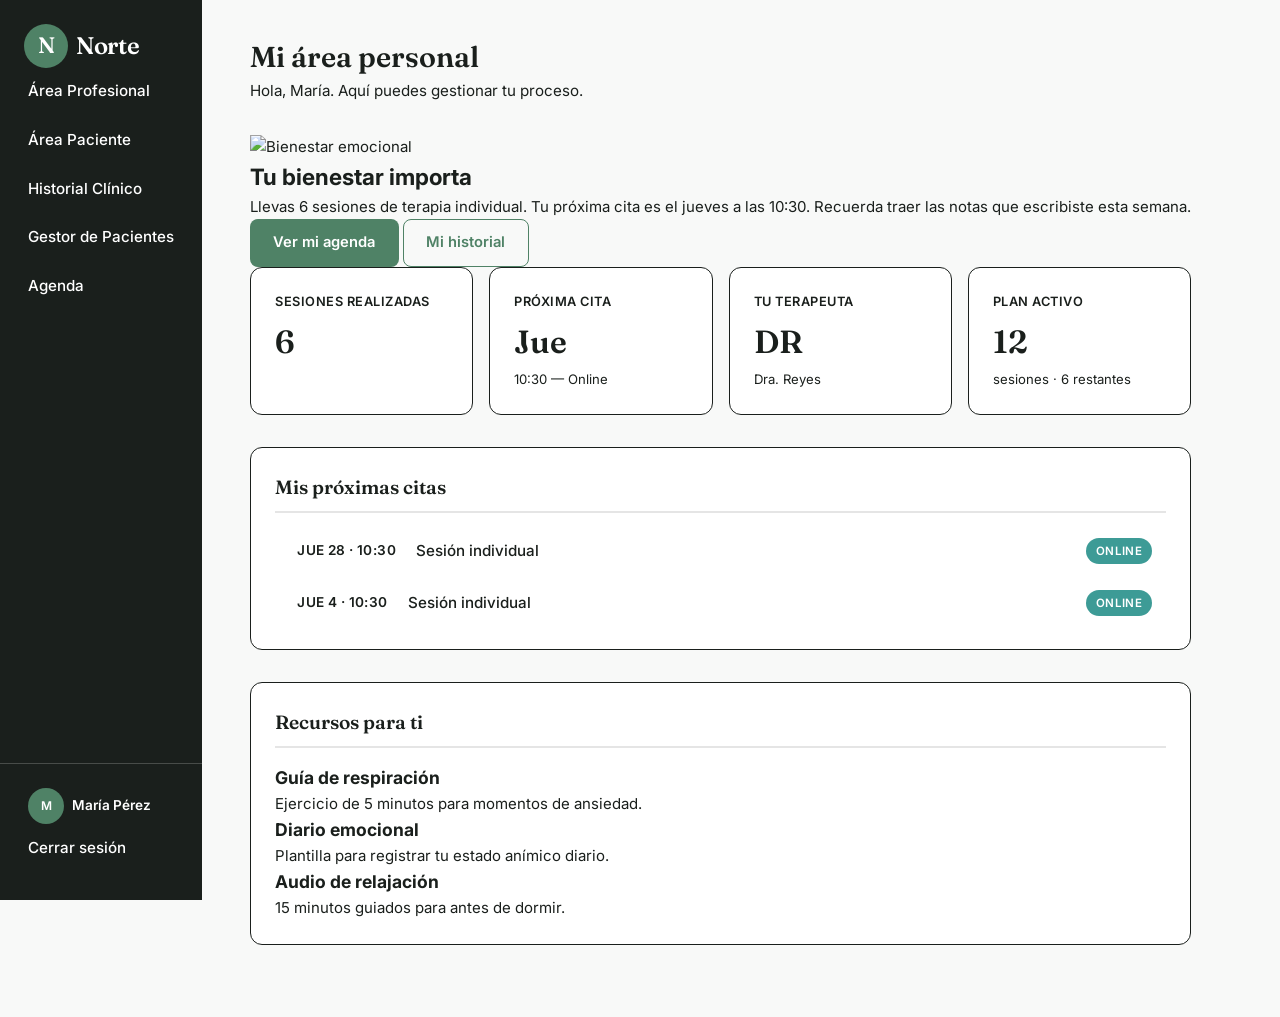
==== client-dashboard.html @ dbc3f4a5 "feat: Crear la página del dashboard para pacientes con secciones informativas y de navegación" ====
<!DOCTYPE html>
<html lang="en">
    <head>
        <meta charset="UTF-8">
        <meta name="viewport" content="width=device-width, initial-scale=1.0">
        <title>Consultorio Psicológico Norte</title>
        <link href="https://fonts.googleapis.com/css2?family=Fraunces:opsz,wght@9..144,400;9..144,500;9..144,600&family=Inter:wght@400;500;600&display=swap" rel="stylesheet" />
        <link rel="stylesheet" href="/css/global.css">
        <link rel="stylesheet" href="/css/dashboard.css">
        <link rel="stylesheet" href="/css/sidebar.css">
    </head>
    <body>
        <main class="view-general">
            <aside class="sidebar">
                <div class="sidebar-brand">
                    <div class="logo-circle">N</div>
                    <span class="logo-name">Norte</span>
                </div>
                <nav class="sidebar-nav">
                    <a href="/dashboard.html" class="nav-item">Área Profesional</a>
                    <a href="/client-dashboard.html" class="nav-item">Área Paciente</a>
                    <a href="/history.html" class="nav-item">Historial Clínico</a>
                    <a href="/patients.html" class="nav-item">Gestor de Pacientes</a>
                    <a href="/agenda.html" class="nav-item">Agenda</a>
                </nav>
                <div class="sidebar-footer">
                    <div class="user-mini">
                        <div class="avatar">M</div>
                        <div>
                        <p class="user-name">María Pérez</p>
                        
                        </div>
                    </div>
                    <a href="/login.html" class="nav-item">Cerrar sesión</a>
                </div>
            </aside>
            <section class="view-content">
                <header class="page-header">
                    <h1 class="page-title">Mi área personal</h1>
                    <p class="page-lead">Hola, María. Aquí puedes gestionar tu proceso.</p>
                </header>

                <div class="patient-welcome">
                    <img src="https://images.pexels.com/photos/7878206/pexels-photo-7878206.jpeg?auto=compress&cs=tinysrgb&h=650&w=940" alt="Bienestar emocional" />
                    <div class="patient-welcome-text">
                    <h2>Tu bienestar importa</h2>
                    <p>
                        Llevas 6 sesiones de terapia individual. Tu próxima cita es el
                        jueves a las 10:30. Recuerda traer las notas que escribiste esta
                        semana.
                    </p>
                    <div class="hero-actions">
                        <label for="nav-agenda" class="button button-primary">Ver mi agenda</label>
                        <label for="nav-historial" class="button button-ghost">Mi historial</label>
                    </div>
                    </div>
                </div>

                <div class="dashboard-grid">
                    <div class="dash-card">
                    <p class="dash-label">Sesiones realizadas</p>
                    <p class="dash-value">6</p>
                    </div>
                    <div class="dash-card">
                    <p class="dash-label">Próxima cita</p>
                    <p class="dash-value">Jue</p>
                    <p class="dash-sub">10:30 — Online</p>
                    </div>
                    <div class="dash-card">
                    <p class="dash-label">Tu terapeuta</p>
                    <p class="dash-value">DR</p>
                    <p class="dash-sub">Dra. Reyes</p>
                    </div>
                    <div class="dash-card">
                    <p class="dash-label">Plan activo</p>
                    <p class="dash-value">12</p>
                    <p class="dash-sub">sesiones · 6 restantes</p>
                    </div>
                </div>

                <section class="panel">
                    <h2 class="panel-title">Mis próximas citas</h2>
                    <ul class="list-rows">
                    <li>
                        <div class="row-main">
                        <span class="row-time">Jue 28 · 10:30</span>
                        <span class="row-name">Sesión individual</span>
                        </div>
                        <span class="badge badge-online">Online</span>
                    </li>
                    <li>
                        <div class="row-main">
                        <span class="row-time">Jue 4 · 10:30</span>
                        <span class="row-name">Sesión individual</span>
                        </div>
                        <span class="badge badge-online">Online</span>
                    </li>
                    </ul>
                </section>

                <section class="panel">
                    <h2 class="panel-title">Recursos para ti</h2>
                    <div class="resources-grid">
                    <article class="resource-card">
                        <h3>Guía de respiración</h3>
                        <p>Ejercicio de 5 minutos para momentos de ansiedad.</p>
                    </article>
                    <article class="resource-card">
                        <h3>Diario emocional</h3>
                        <p>Plantilla para registrar tu estado anímico diario.</p>
                    </article>
                    <article class="resource-card">
                        <h3>Audio de relajación</h3>
                        <p>15 minutos guiados para antes de dormir.</p>
                    </article>
                    </div>
                </section>
            </section>
        </main>
    </body>
</html>
---- css/global.css ----
:root{

    --color-primary-50: #f2f7f4;
    --color-primary: #4f8266;
    --color-neutral: #1a1f1c;
    --color-background: #f8f9f8;
    --color-light-neutral: #ffffff;
    --color-accent: #3d9b96;
    --color-secondary: #d4ba9b;

    /*Typography */
    --font-primary: 'Fraunces', Georgia, serif;
    --font-body: 'Inter', Arial, sans-serif;

    /*radius */
    --r-sm: 8px;
    --r-md: 12px;
    --r-lg: 18px;
    --r-xl: 24px;

    /*transitions */
    --t-fast: .2s ease;
    --t-medium: .4s ease;

    /*shadows */
    --shadow-sm: 0 1px 3px rgba(31,51,41,.08);
    --shadow-md: 0 4px 16px rgba(31,51,41,.10);
    --shadow-lg: 0 12px 40px rgba(31,51,41,.14);
}

*{
    box-sizing: border-box;
    margin: 0;
    padding: 0;
}

body{
    font-family: var(--font-body);
    font-size: 15px;
    line-height: 1.6;
    color: var(--color-neutral);
    background: var(--color-background);
}

a{
    color: var(--color-primary);
    text-decoration: none;
}

img{
    max-width: 100%;
    display: block;
}

.logo-circle{
    width: 44px; height: 44px;
    border-radius: 50%;
    background: var(--color-primary);
    color: #fff;
    display: grid;
    place-items: center;
    font-family: var(--font-primary);
    font-size: 1.4rem;
    font-weight: 600;
    flex-shrink: 0;
}

.logo-name{
    font-family: var(--font-primary);
    font-size: 1.5rem;
    font-weight: 600;
    color: var(--color-neutral);
    letter-spacing: -.02rem;
}

.field{
    display: flex;
    flex-direction: column;
    gap: .35rem;
}

.field-label{
    font-size: .8rem;
    font-weight: 600;
    color: var(--color-neutral);
    text-transform: uppercase;
    letter-spacing: .04rem;
}

input[type="email"], input[type="password"]{
    padding: .7rem .9rem;
    border: 1.5px solid var(--color-neutral);
    border-radius: var(--r-sm);
    font-size: .95rem;
    font-family: var(--font-body);
    color: var(--color-neutral);
    background: var(--color-light-neutral);
    transition: border-color var(--t-fast), box-shadow var(--t-fast);
}

input:focus{
    outline: none;
    border-color: var(--color-primary);
    box-shadow: 0 0 0 3px rgba(79, 130, 102, .2);
}

.checkbox-row{
    display: flex;
    align-items: center;
    gap: .5rem;
    color: var(--color-neutral);
    cursor: pointer;
}

.checkbox-row input{
    width: 16px; height: 16px;
    accent-color: var(--color-primary);
}

.link-muted{
    color: var(--color-neutral);
}

.link-muted:hover, .link-accent:hover{
    text-decoration: underline;
}

.button{
    display: inline-flex;
    align-items: center;
    justify-content: center;
    gap: .5rem;
    padding: .7rem 1.4rem;
    border-radius: var(--r-sm);
    font-size: .92rem;
    font-weight: 600;
    font-family: var(--font-body);
    cursor: pointer;
    transition: all var(--t-fast);
    border: 1.5px solid transparent;
    text-align: center;
}

.button-primary{
    background: var(--color-primary);
    color: var(--color-light-neutral);
}

.button-ghost{
    background: transparent;
    color: var(--color-primary);
    border-color: var(--color-primary);
}

.button-primary:hover{
    box-shadow: 0 0 0 3px rgba(79, 130, 102, .2);
}

.link-accent{
    color: var(--color-primary);
    font-weight: 600;
}



.nav-item{
    padding: .7rem 1rem;
    border-radius: var(--r-sm);
    font-size: .95rem;
    font-weight: 500;
    color: var(--color-light-neutral);
    cursor: pointer;
    transition: all var(--t-fast);
    border-left: 3px solid transparent;
    margin-left: -3px;
}

.nav-item:hover{
    background: rgba(255, 255, 255, .1);
    border-left-color: var(--color-primary);
}

.user-mini{
    display: flex;
    align-items: center;
    gap: .5rem;
    padding: .5rem 1rem .75rem;
}

.avatar{
    width: 36px; 
    height: 36px;
    border-radius: 50%;
    background: var(--color-primary);
    color: #fff;
    display: grid;
    place-items: center;
    font-size: .75rem;
    font-weight: 600;
    flex-shrink: 0;
}

.user-name{
    font-size: .85rem;
    font-weight: 600;
}

.user-role{
    font-size: .75rem;
    color: rgba(255, 255, 255, .7);
}

.view-general{
    display: flex;
    min-height: 100vh;
}

.view-content{
    display: block;
    padding: 2.5rem 3rem;
}

.page-header{
    margin-bottom: 2rem;
}

.page-title{
    font-family: var(--font-primary);
    font-size: 1.8rem;
    font-weight: 600;
    color: var(--color-neutral);
    line-height: 1.2;
}

.page-lead{
    font-size: .95rem;
    color: var(--color-neutral);
    margin-top: .25rem;
}

.two-col{
    display: grid;
    grid-template-columns: 1fr 1fr;
    gap: 1.5rem;
    margin-bottom: 2rem;
}

.panel{
    background: var(--color-light-neutral);
    border: 1px solid var(--color-neutral);
    border-radius: var(--r-md);
    padding: 1.5rem;
    margin-bottom: 2rem;
}

.panel-title{
    font-family: var(--font-primary);
    font-size: 1.2rem;
    font-weight: 600;
    color: var(--color-neutral);
    margin-bottom: 1rem;
    padding-bottom: .5rem;
    border-bottom: 2px solid rgba(0, 0, 0, .1);
}

.list-rows{
    display: flex;
    flex-direction: column;
    gap: .5rem;
}

.list-rows li{
    display: flex;
    align-items: center;
    justify-content: space-between;
    padding: .5rem .9rem;
    border-radius: var(--r-sm);
    transition: all var(--t-fast);
    background: var(--color-light-neutral);
}

.list-rows li:hover{
    background: var(--color-primary-50);
}

.row-main{
    display: flex;
    align-items: center;
    gap: .75rem;
}

.row-time{
    font-size: .85rem;
    color: var(--color-neutral);
    flex-shrink: 0;
    padding: .2rem .5rem;
    border-radius: var(--r-sm);
    text-transform: uppercase;
    font-weight: 600;
    letter-spacing: .03em;
}

.row-name{
    font-size: .95rem;
    font-weight: 500;
    color: var(--color-neutral);
}

.badge{
    font-size: .72rem;
    font-weight: 600;
    padding: .25rem .6rem;
    border-radius: 20px;
    text-transform: uppercase;
    letter-spacing: .03em;
}

.badge-online{
    background: var(--color-accent);
    color: var(--color-light-neutral);
}

.badge-presencial{
    background: var(--color-secondary);
    color: var(--color-light-neutral);
}
---- css/dashboard.css ----
.dashboard-grid {
  display: grid;
  grid-template-columns: repeat(4, 1fr);
  gap: 1rem;
  margin-bottom: 2rem;
}

.dash-card {
  background: var(--color-light-neutral);
  border: 1px solid var(--color-neutral);
  border-radius: var(--r-md);
  padding: 1.5rem;
}

.dash-label { font-size: .8rem; text-transform: uppercase; letter-spacing: .04em; color: var(--color-neutral); font-weight: 600; }

.dash-value {
  font-family: var(--font-primary);
  font-size: 2rem;
  font-weight: 600;
  color: var(--color-neutral);
  margin: .25rem 0 .1rem;
}

.dash-sub { font-size: .82rem; color: var(--color-neutral); }

.task-list{
    display: flex;
    flex-direction: column;
    gap: .5rem;
}

.task-list li{
    display: flex;
    align-items: center;
    gap: .75rem;
    padding: .5rem .9rem;
}

.task-list input{
    width: 16px; height: 16px;
    accent-color: var(--color-primary);
    cursor: pointer;
}

.task-list label{
    font-size: .95rem;
    color: var(--color-neutral);
    cursor: pointer;
}
---- css/sidebar.css ----
.sidebar{
    background: var(--color-neutral);
    color: var(--color-light-neutral);
    display: flex;
    flex-direction: column;
    padding: 1.5rem 0;
    position: sticky;
    top: 0;
    height: 100vh;
}

.sidebar-brand{
    display: flex;
    align-items: center;
    gap: .5rem;
    padding: 0 1.5rem;
}

.sidebar-nav{
    flex: 1;
    display: flex;
    flex-direction: column;
    gap: 2px;
    padding: 0 .75rem;
}

.sidebar-footer{
    padding: 1rem .75rem;
    border-top: 1px solid rgba(255, 255, 255, .2);
}

.sidebar-brand .logo-name{
    color: var(--color-light-neutral);
}
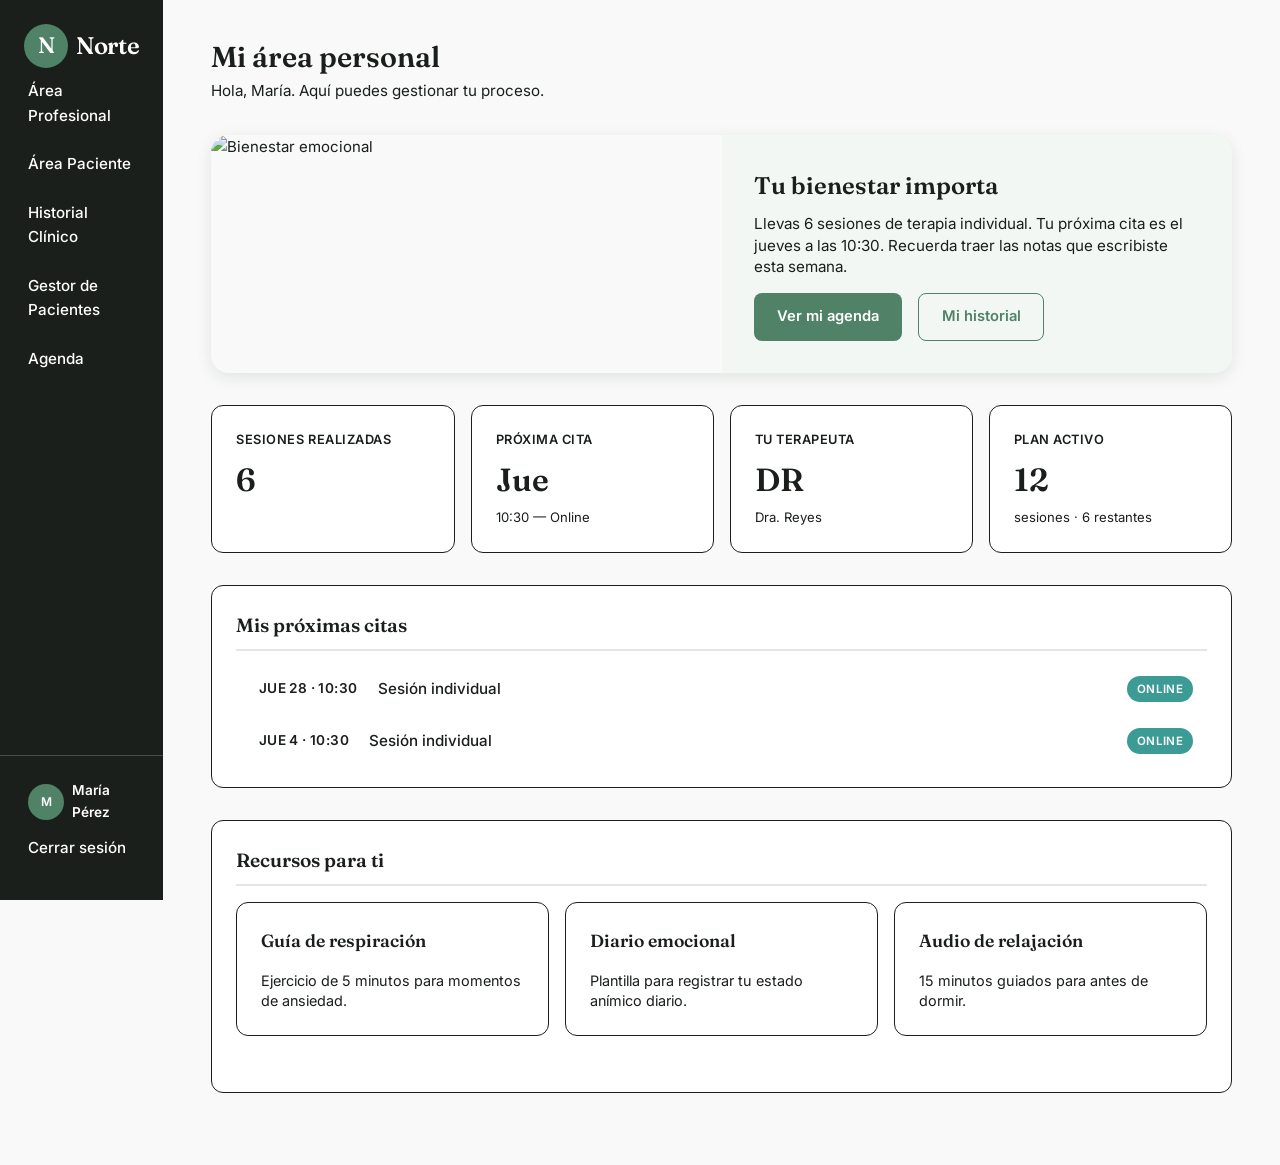
==== commit 99bea54a: "feat: Update link for patient manager in sidebar navigation" ====
--- a/client-dashboard.html
+++ b/client-dashboard.html
@@ -20,7 +20,7 @@
                     <a href="/dashboard.html" class="nav-item">Área Profesional</a>
                     <a href="/client-dashboard.html" class="nav-item">Área Paciente</a>
                     <a href="/history.html" class="nav-item">Historial Clínico</a>
-                    <a href="/patients.html" class="nav-item">Gestor de Pacientes</a>
+                    <a href="/patient-manager.html" class="nav-item">Gestor de Pacientes</a>
                     <a href="/agenda.html" class="nav-item">Agenda</a>
                 </nav>
                 <div class="sidebar-footer">
--- a/css/dashboard.css
+++ b/css/dashboard.css
@@ -48,3 +48,79 @@
     color: var(--color-neutral);
     cursor: pointer;
 }
+
+.patient-welcome{
+  display: grid;
+  grid-template-columns: 1fr 1fr;
+  gap: 0;
+  border-radius: var(--r-lg);
+  overflow: hidden;
+  margin-bottom: 2rem;
+  box-shadow: var(--shadow-md);
+}
+
+.patient-welcome img{
+  width: 100%;
+  height: 100%;
+  object-fit: cover;
+}
+
+.patient-welcome-text{
+  padding: 2rem;
+  background: var(--color-primary-50);
+  display: flex;
+  flex-direction: column;
+  justify-content: center;
+}
+
+.patient-welcome-text h2{
+  font-family: var(--font-primary);
+  font-size: 1.5rem;
+  font-weight: 600;
+  color: var(--color-neutral);
+  margin-bottom: .5rem;
+}
+
+.patient-welcome-text p{
+  font-size: .95rem;
+  color: var(--color-neutral);
+  line-height: 1.4;
+}
+
+.hero-actions{
+  display: flex;
+  gap: 1rem;
+  margin-top: 1rem;
+  flex-wrap: wrap;
+}
+
+.resources-grid{
+  display: grid;
+  grid-template-columns: repeat(3, 1fr);
+  gap: 1rem;
+  margin-bottom: 2rem;
+}
+
+.resource-card{
+  background: var(--color-light-neutral);
+  border: 1px solid var(--color-neutral);
+  border-radius: var(--r-md);
+  padding: 1.5rem;
+  display: flex;
+  flex-direction: column;
+  gap: .5rem;
+}
+
+.resource-card h3{
+  font-family: var(--font-primary);
+  font-size: 1.1rem;
+  font-weight: 600;
+  color: var(--color-neutral);
+  margin-bottom: .5rem;
+}
+
+.resource-card p{
+  font-size: .9rem;
+  color: var(--color-neutral);
+  line-height: 1.4;
+}
